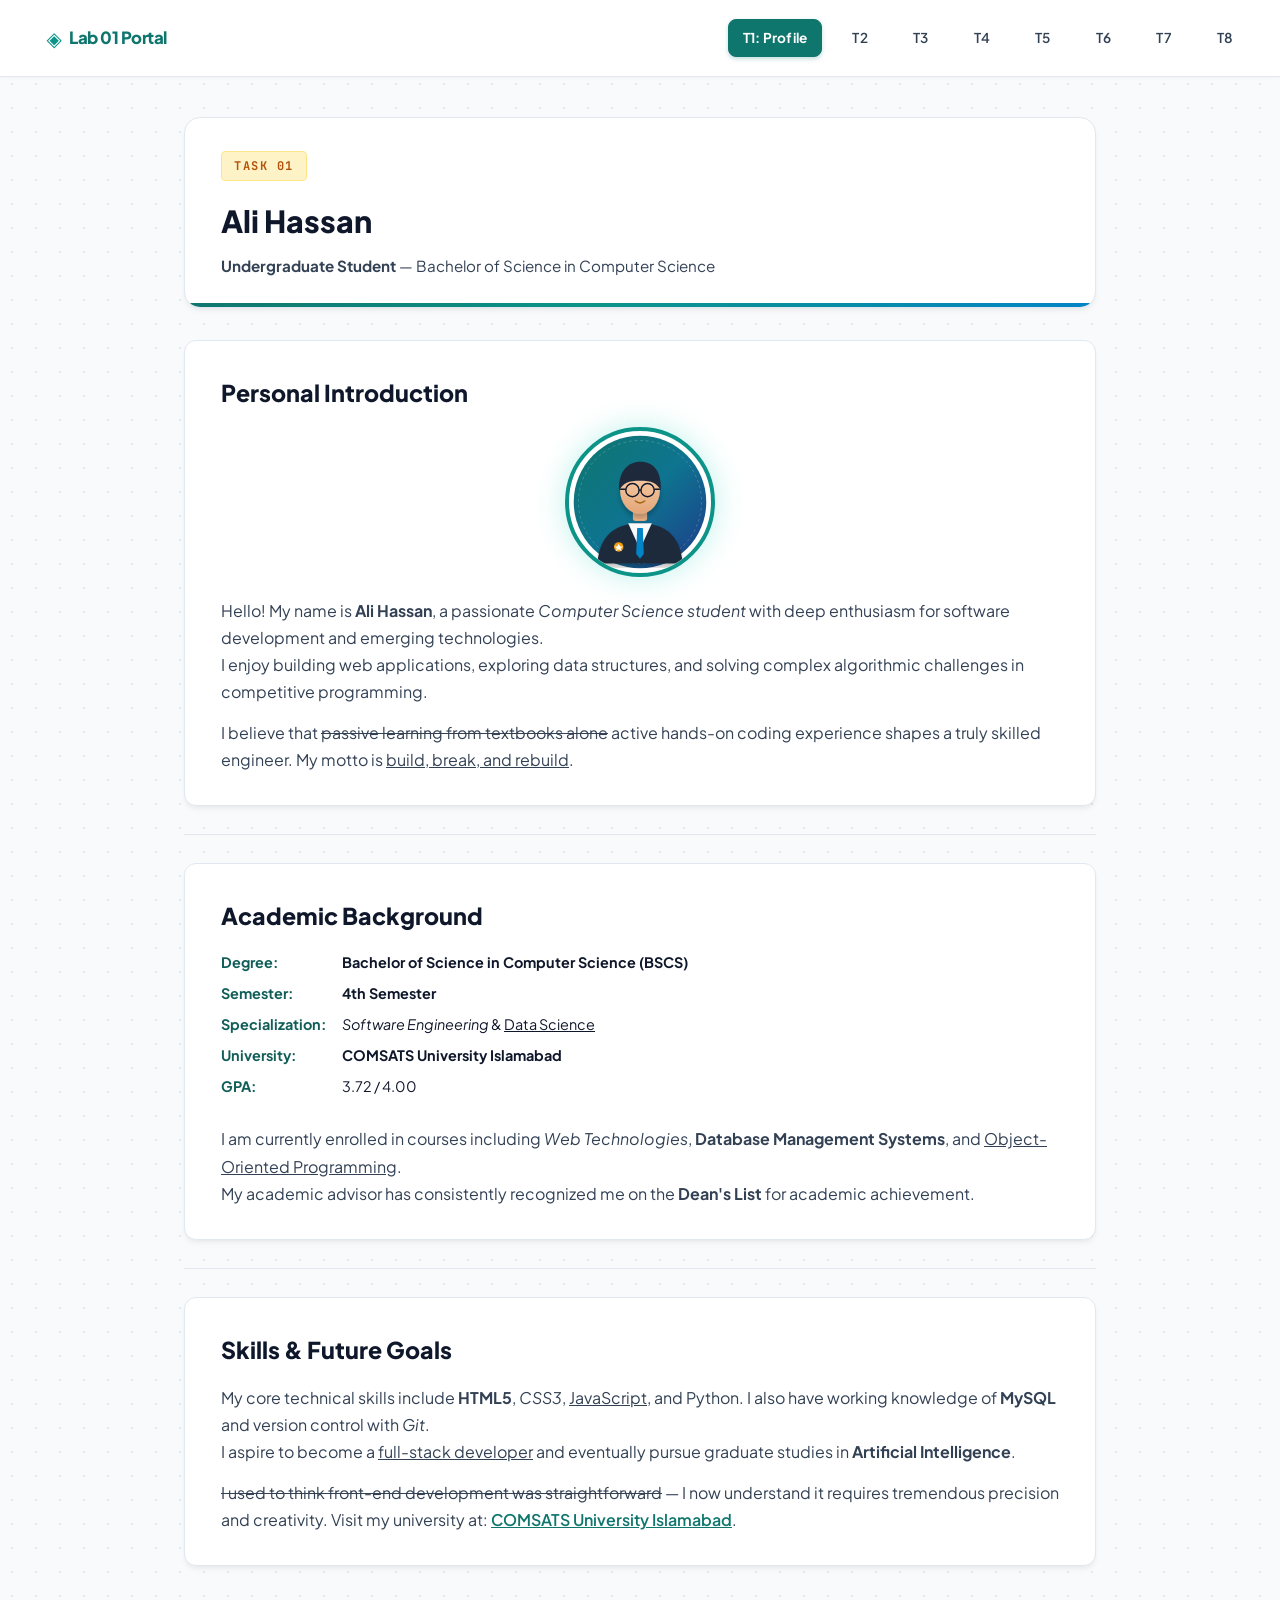
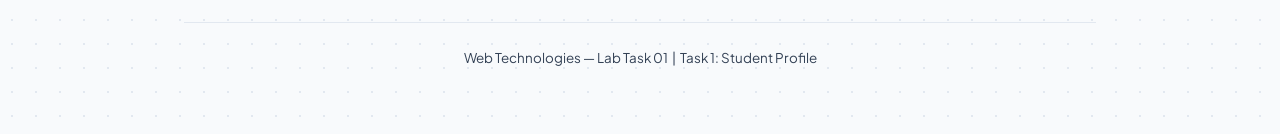
==== task1_student_profile.html @ 3a59047c "Complete Web Tech Lab 01 (Tasks 1 to 8) with modern responsive design" ====
<!DOCTYPE html>
<html lang="en">
<head>
  <meta charset="UTF-8">
  <meta name="viewport" content="width=device-width, initial-scale=1.0">
  <title>Task 1 — Student Profile | Web Tech Lab 01</title>
  <meta name="description" content="Academic student profile page for Web Technologies Graded Lab Task 01.">
  <link rel="stylesheet" href="styles.css">
  <style>
    .profile-img-wrap {
      display: flex;
      justify-content: center;
      margin-bottom: 1.25rem;
    }
    .profile-img-wrap img {
      width: 150px;
      height: 150px;
      object-fit: cover;
      border-radius: 50%;
      border: 4px solid var(--teal-500);
      box-shadow: 0 0 30px rgba(45,212,191,0.3);
    }
    .profile-meta {
      display: grid;
      grid-template-columns: auto 1fr;
      gap: 0.4rem 1rem;
      font-size: 0.9rem;
    }
    .profile-meta .key {
      font-weight: 700;
      color: var(--teal-700);
    }
    .profile-meta .val {
      color: var(--text-primary);
    }
  </style>
</head>
<body>

  <nav class="topnav">
    <a href="index.html" class="brand">Lab 01 Portal</a>
    <a href="task1_student_profile.html" class="active">T1: Profile</a>
    <a href="task2_department_website.html">T2</a>
    <a href="task3_restaurant_website.html">T3</a>
    <a href="task4_college_website.html">T4</a>
    <a href="task5_hotel_booking.html">T5</a>
    <a href="task6_job_application.html">T6</a>
    <a href="task7_property_listing.html">T7</a>
    <a href="task8_event_registration.html">T8</a>
  </nav>

  <div class="page-wrap">

    <div class="page-header">
      <span class="task-badge">Task 01</span>
      <h1>Ali Hassan</h1>
      <p><b>Undergraduate Student</b> &mdash; Bachelor of Science in Computer Science</p>
    </div>

    <!-- Section 1: Personal Introduction -->
    <div class="content-card">
      <h2>Personal Introduction</h2>
      <div class="profile-img-wrap">
        <img src="assets/profile.svg" alt="Profile photo of Ali Hassan" width="150" height="150" id="student-profile-img">
      </div>
      <p>
        Hello! My name is <b>Ali Hassan</b>, a passionate <i>Computer Science student</i> with deep enthusiasm for software development and emerging technologies.
        <br>
        I enjoy building web applications, exploring data structures, and solving complex algorithmic challenges in competitive programming.
      </p>
      <p>
        I believe that <s>passive learning from textbooks alone</s> active hands-on coding experience shapes a truly skilled engineer. My motto is <u>build, break, and rebuild</u>.
      </p>
    </div>

    <hr>

    <!-- Section 2: Academic Background -->
    <div class="content-card">
      <h2>Academic Background</h2>
      <div class="profile-meta">
        <span class="key">Degree:</span>
        <span class="val"><b>Bachelor of Science in Computer Science (BSCS)</b></span>

        <span class="key">Semester:</span>
        <span class="val"><b>4th Semester</b></span>

        <span class="key">Specialization:</span>
        <span class="val"><i>Software Engineering</i> &amp; <u>Data Science</u></span>

        <span class="key">University:</span>
        <span class="val"><b>COMSATS University Islamabad</b></span>

        <span class="key">GPA:</span>
        <span class="val">3.72 / 4.00</span>
      </div>
      <br>
      <p>
        I am currently enrolled in courses including <i>Web Technologies</i>, <b>Database Management Systems</b>, and <u>Object-Oriented Programming</u>.<br>
        My academic advisor has consistently recognized me on the <b>Dean's List</b> for academic achievement.
      </p>
    </div>

    <hr>

    <!-- Section 3: Skills & Goals -->
    <div class="content-card">
      <h2>Skills &amp; Future Goals</h2>
      <p>
        My core technical skills include <b>HTML5</b>, <i>CSS3</i>, <u>JavaScript</u>, and Python. I also have working knowledge of <b>MySQL</b> and version control with <i>Git</i>.
        <br>
        I aspire to become a <u>full-stack developer</u> and eventually pursue graduate studies in <b>Artificial Intelligence</b>.
      </p>
      <p>
        <s>I used to think front-end development was straightforward</s> &mdash; I now understand it requires tremendous precision and creativity.
        Visit my university at:
        <a href="https://www.comsats.edu.pk" target="_blank" id="university-link">COMSATS University Islamabad</a>.
      </p>
    </div>

    <footer class="site-footer">
      <p>Web Technologies — Lab Task 01 &nbsp;|&nbsp; Task 1: Student Profile</p>
    </footer>

  </div>

</body>
</html>
---- styles.css ----
/* ================================================
   WEB TECH LAB 01 — Global Stylesheet
   Theme: Modern Crisp White & Slate Design System
   ================================================ */

@import url('https://fonts.googleapis.com/css2?family=Plus+Jakarta+Sans:wght@300;400;500;600;700;800&family=JetBrains+Mono:wght@400;600&display=swap');

/* ---- Design Tokens ---- */
:root {
  --bg-main:         #f8fafc;
  --bg-card:         #ffffff;
  --bg-surface:      #f8fafc;
  --bg-surface2:     #f1f5f9;

  --teal-400:        #14b8a6;
  --teal-500:        #0d9488;
  --teal-600:        #0f766e;
  --teal-700:        #115e59;
  
  --amber-400:       #f59e0b;
  --amber-500:       #d97706;
  --amber-600:       #b45309;
  
  --rose-400:        #f43f5e;
  --rose-500:        #e11d48;

  --text-primary:    #0f172a;  /* deep slate 900 */
  --text-secondary:  #334155;  /* slate 700 */
  --text-muted:      #64748b;  /* slate 500 */

  --border:          #e2e8f0;
  --border-bright:   #cbd5e1;

  --radius-sm:       8px;
  --radius-md:       12px;
  --radius-lg:       16px;

  --shadow-sm:       0 1px 2px 0 rgba(0, 0, 0, 0.05);
  --shadow-card:     0 4px 6px -1px rgba(0, 0, 0, 0.05), 0 2px 4px -2px rgba(0, 0, 0, 0.05);
  --shadow-card-hover: 0 12px 20px -3px rgba(0, 0, 0, 0.08), 0 4px 6px -4px rgba(0, 0, 0, 0.04);
  --shadow-glow:     0 10px 25px -5px rgba(13, 148, 136, 0.2);

  --gradient-hero:   linear-gradient(135deg, #0f766e 0%, #0d9488 45%, #0284c7 100%);
  --gradient-badge:  linear-gradient(135deg, #fef3c7, #fde68a);
}

/* ---- Reset ---- */
*, *::before, *::after { box-sizing: border-box; margin: 0; padding: 0; }

body {
  font-family: 'Plus Jakarta Sans', system-ui, -apple-system, sans-serif;
  background-color: var(--bg-main);
  background-image: radial-gradient(#e2e8f0 1.2px, transparent 1.2px);
  background-size: 24px 24px;
  color: var(--text-primary);
  min-height: 100vh;
  line-height: 1.7;
}

/* ================================================
   TOP NAV BAR
   ================================================ */
.topnav {
  background: rgba(255, 255, 255, 0.92);
  border-bottom: 1px solid var(--border);
  box-shadow: 0 1px 3px 0 rgba(0, 0, 0, 0.04);
  padding: 0.85rem 2rem;
  display: flex;
  align-items: center;
  flex-wrap: wrap;
  gap: 0.5rem 1rem;
  position: sticky;
  top: 0;
  z-index: 100;
  backdrop-filter: blur(12px);
}

.topnav .brand {
  font-size: 1.05rem;
  font-weight: 800;
  color: var(--teal-600);
  text-decoration: none;
  letter-spacing: -0.5px;
  margin-right: auto;
  display: flex;
  align-items: center;
  gap: 0.5rem;
}

.topnav .brand::before {
  content: '◈';
  font-size: 1.25rem;
  color: var(--teal-500);
}

.topnav a {
  color: var(--text-secondary);
  text-decoration: none;
  font-size: 0.85rem;
  font-weight: 600;
  padding: 0.4rem 0.85rem;
  border-radius: var(--radius-sm);
  border: 1px solid transparent;
  transition: all 0.2s ease;
  letter-spacing: 0.2px;
}

.topnav a:hover {
  color: var(--teal-600);
  background: rgba(13, 148, 136, 0.08);
  border-color: rgba(13, 148, 136, 0.2);
}

.topnav a.active {
  color: #ffffff;
  background: var(--teal-600);
  border-color: var(--teal-600);
  font-weight: 700;
  box-shadow: 0 2px 4px rgba(15, 118, 110, 0.25);
}

/* ================================================
   PAGE WRAPPER
   ================================================ */
.page-wrap {
  max-width: 960px;
  margin: 0 auto;
  padding: 2.5rem 1.5rem 4rem;
}

/* ================================================
   HERO BANNER (index.html)
   ================================================ */
.hero {
  background: var(--gradient-hero);
  border-radius: var(--radius-lg);
  padding: 3rem 2.5rem;
  margin-bottom: 2.25rem;
  position: relative;
  overflow: hidden;
  box-shadow: 0 10px 25px -5px rgba(15, 118, 110, 0.25);
}

.hero::before {
  content: '';
  position: absolute;
  top: -40px; right: -40px;
  width: 220px; height: 220px;
  border-radius: 50%;
  background: rgba(255, 255, 255, 0.08);
}

.hero::after {
  content: '';
  position: absolute;
  bottom: -60px; left: -40px;
  width: 280px; height: 280px;
  border-radius: 50%;
  background: rgba(255, 255, 255, 0.05);
}

.hero h1 {
  font-size: 2.15rem;
  font-weight: 800;
  color: #ffffff;
  line-height: 1.25;
  margin-bottom: 0.75rem;
  position: relative;
  z-index: 1;
}

.hero p {
  color: rgba(255, 255, 255, 0.92);
  font-size: 1.02rem;
  max-width: 580px;
  position: relative;
  z-index: 1;
}

/* ================================================
   SECTION HEADINGS & LABELS
   ================================================ */
.section-label {
  display: flex;
  align-items: center;
  gap: 0.6rem;
  font-size: 0.75rem;
  font-weight: 800;
  text-transform: uppercase;
  letter-spacing: 1.5px;
  color: var(--teal-600);
  margin-bottom: 1.25rem;
}

.section-label::after {
  content: '';
  flex: 1;
  height: 1px;
  background: var(--border);
}

h2 {
  font-size: 1.45rem;
  font-weight: 800;
  color: var(--text-primary);
  margin-bottom: 0.9rem;
}

h3 {
  font-size: 1.12rem;
  font-weight: 700;
  color: var(--text-primary);
  margin-bottom: 0.5rem;
}

/* ================================================
   TASK CARDS GRID (index.html)
   ================================================ */
.tasks-grid {
  display: grid;
  grid-template-columns: repeat(auto-fill, minmax(270px, 1fr));
  gap: 1.35rem;
  margin-bottom: 2.5rem;
}

.task-card {
  display: flex;
  flex-direction: column;
  background: var(--bg-card);
  border: 1px solid var(--border);
  border-radius: var(--radius-md);
  text-decoration: none;
  padding: 1.6rem;
  transition: all 0.25s cubic-bezier(0.16, 1, 0.3, 1);
  position: relative;
  overflow: hidden;
  box-shadow: var(--shadow-card);
}

.task-card::before {
  content: '';
  position: absolute;
  top: 0; left: 0; right: 0;
  height: 4px;
  background: var(--gradient-hero);
  opacity: 0;
  transition: opacity 0.22s ease;
}

.task-card:hover {
  border-color: var(--teal-500);
  box-shadow: var(--shadow-card-hover);
  transform: translateY(-3px);
}

.task-card:hover::before { opacity: 1; }

.task-num {
  font-family: 'JetBrains Mono', monospace;
  font-size: 0.75rem;
  font-weight: 700;
  color: var(--amber-600);
  background: #fef3c7;
  border: 1px solid #fde68a;
  border-radius: 4px;
  padding: 0.2rem 0.6rem;
  display: inline-block;
  margin-bottom: 0.85rem;
  letter-spacing: 0.5px;
}

.task-card h3 {
  color: var(--text-primary);
  font-size: 1.05rem;
  margin-bottom: 0.5rem;
}

.task-card p {
  color: var(--text-secondary);
  font-size: 0.88rem;
  line-height: 1.6;
  flex: 1;
}

.task-card .open-link {
  display: inline-flex;
  align-items: center;
  gap: 0.4rem;
  margin-top: 1.1rem;
  font-size: 0.85rem;
  font-weight: 700;
  color: var(--teal-600);
}

.task-card .open-link::after { content: ' →'; }

/* ================================================
   CONTENT CARD (general purpose)
   ================================================ */
.content-card {
  background: var(--bg-card);
  border: 1px solid var(--border);
  border-radius: var(--radius-md);
  padding: 2rem 2.25rem;
  margin-bottom: 1.5rem;
  box-shadow: var(--shadow-card);
}

.content-card + .content-card { margin-top: 0; }

/* ================================================
   PAGE HEADER (task pages)
   ================================================ */
.page-header {
  background: var(--bg-card);
  border: 1px solid var(--border);
  border-radius: var(--radius-lg);
  padding: 2rem 2.25rem 1.75rem;
  margin-bottom: 2rem;
  position: relative;
  overflow: hidden;
  box-shadow: var(--shadow-card);
}

.page-header::after {
  content: '';
  position: absolute;
  bottom: 0; left: 0; right: 0;
  height: 4px;
  background: var(--gradient-hero);
}

.page-header .task-badge {
  font-family: 'JetBrains Mono', monospace;
  font-size: 0.75rem;
  font-weight: 700;
  text-transform: uppercase;
  letter-spacing: 1.5px;
  color: var(--amber-600);
  background: #fef3c7;
  border: 1px solid #fde68a;
  border-radius: 4px;
  padding: 0.25rem 0.75rem;
  display: inline-block;
  margin-bottom: 0.85rem;
}

.page-header h1 {
  font-size: 1.9rem;
  font-weight: 800;
  color: var(--text-primary);
  margin-bottom: 0.4rem;
}

.page-header p {
  color: var(--text-secondary);
  font-size: 0.95rem;
}

/* ================================================
   PROFILE BLOCK (task 1)
   ================================================ */
.profile-block {
  display: flex;
  align-items: flex-start;
  gap: 1.75rem;
  flex-wrap: wrap;
}

.profile-block img {
  width: 160px;
  height: 160px;
  object-fit: cover;
  border-radius: var(--radius-md);
  border: 3px solid var(--teal-500);
  box-shadow: var(--shadow-glow);
  flex-shrink: 0;
}

/* ================================================
   TYPOGRAPHY UTILITIES
   ================================================ */
p { color: var(--text-secondary); margin-bottom: 0.85rem; }
p:last-child { margin-bottom: 0; }

ul, ol { padding-left: 1.6rem; color: var(--text-secondary); }
li { margin-bottom: 0.4rem; }

dl { color: var(--text-secondary); }
dt {
  font-weight: 700;
  color: var(--teal-700);
  margin-top: 0.85rem;
}
dd { margin-left: 1.25rem; color: var(--text-secondary); }

code {
  font-family: 'JetBrains Mono', monospace;
  font-size: 0.85em;
  background: var(--bg-surface2);
  color: var(--teal-700);
  padding: 0.15rem 0.45rem;
  border-radius: 4px;
  border: 1px solid var(--border);
}

/* ================================================
   DIVIDERS
   ================================================ */
hr {
  border: none;
  border-top: 1px solid var(--border);
  margin: 1.75rem 0;
}

/* ================================================
   TABLES
   ================================================ */
.table-wrap { 
  overflow-x: auto; 
  border-radius: var(--radius-sm); 
  border: 1px solid var(--border);
  background: var(--bg-card);
  margin: 1rem 0;
}

table {
  width: 100%;
  border-collapse: collapse;
  font-size: 0.92rem;
  color: var(--text-secondary);
}

caption {
  caption-side: top;
  text-align: left;
  font-weight: 800;
  font-size: 0.85rem;
  text-transform: uppercase;
  letter-spacing: 1px;
  color: var(--teal-700);
  padding: 0.85rem 1rem;
  background: #f8fafc;
  border-bottom: 1px solid var(--border);
}

thead th {
  background: #f1f5f9;
  color: var(--text-primary);
  font-weight: 700;
  padding: 0.8rem 1rem;
  text-align: left;
  border-bottom: 2px solid var(--teal-600);
  font-size: 0.84rem;
  text-transform: uppercase;
  letter-spacing: 0.5px;
}

tbody tr { border-bottom: 1px solid var(--border); }
tbody tr:nth-child(even) { background: #f8fafc; }
tbody tr:hover { background: #f1f5f9; }
tbody td { padding: 0.8rem 1rem; }

tfoot td {
  padding: 0.8rem 1rem;
  background: #f8fafc;
  font-weight: 700;
  color: var(--teal-700);
  border-top: 2px solid var(--border-bright);
  font-size: 0.88rem;
}

/* ================================================
   FORMS
   ================================================ */
.form-grid {
  display: grid;
  grid-template-columns: repeat(auto-fill, minmax(290px, 1fr));
  gap: 1.35rem;
}

.form-group {
  display: flex;
  flex-direction: column;
  gap: 0.45rem;
}

.form-group.full { grid-column: 1 / -1; }

label {
  font-size: 0.86rem;
  font-weight: 700;
  color: var(--text-primary);
  letter-spacing: 0.2px;
}

label .required { color: var(--rose-500); margin-left: 2px; }

input[type="text"],
input[type="email"],
input[type="password"],
input[type="number"],
input[type="date"],
input[type="time"],
input[type="url"],
input[type="tel"],
textarea,
select {
  background: #ffffff;
  border: 1px solid var(--border-bright);
  border-radius: var(--radius-sm);
  color: var(--text-primary);
  padding: 0.7rem 0.95rem;
  font-family: 'Plus Jakarta Sans', system-ui, sans-serif;
  font-size: 0.92rem;
  box-shadow: 0 1px 2px 0 rgba(0, 0, 0, 0.03);
  transition: border-color 0.18s ease, box-shadow 0.18s ease;
  width: 100%;
}

input:focus, textarea:focus, select:focus {
  outline: none;
  border-color: var(--teal-500);
  box-shadow: 0 0 0 3.5px rgba(13, 148, 136, 0.15);
}

input::placeholder, textarea::placeholder {
  color: #94a3b8;
}

select option { background: #ffffff; color: var(--text-primary); }
textarea { resize: vertical; min-height: 110px; }

/* Checkboxes & Radios */
.check-group, .radio-group {
  display: flex;
  flex-wrap: wrap;
  gap: 0.85rem 1.6rem;
  align-items: center;
  background: #f8fafc;
  border: 1px solid var(--border);
  border-radius: var(--radius-sm);
  padding: 0.85rem 1rem;
}

.check-group label, .radio-group label {
  display: flex;
  align-items: center;
  gap: 0.5rem;
  font-weight: 500;
  font-size: 0.9rem;
  cursor: pointer;
  color: var(--text-secondary);
}

input[type="checkbox"], input[type="radio"] {
  width: 18px;
  height: 18px;
  accent-color: var(--teal-600);
  cursor: pointer;
}

/* File Upload */
input[type="file"] {
  background: #f8fafc;
  border: 1px dashed var(--border-bright);
  border-radius: var(--radius-sm);
  padding: 0.8rem 1rem;
  font-size: 0.88rem;
  color: var(--text-secondary);
  cursor: pointer;
}

/* Buttons */
.btn-row {
  display: flex;
  gap: 1rem;
  flex-wrap: wrap;
  margin-top: 0.75rem;
}

button[type="submit"], input[type="submit"] {
  background: var(--teal-600);
  color: #ffffff;
  font-family: 'Plus Jakarta Sans', system-ui, sans-serif;
  font-size: 0.92rem;
  font-weight: 700;
  padding: 0.75rem 2.2rem;
  border: none;
  border-radius: var(--radius-sm);
  cursor: pointer;
  letter-spacing: 0.3px;
  box-shadow: 0 2px 4px rgba(15, 118, 110, 0.2);
  transition: all 0.18s ease;
}

button[type="submit"]:hover { 
  background: var(--teal-700); 
  transform: translateY(-1px);
  box-shadow: 0 4px 6px -1px rgba(15, 118, 110, 0.3);
}

button[type="reset"], input[type="reset"] {
  background: #ffffff;
  color: var(--text-secondary);
  font-family: 'Plus Jakarta Sans', system-ui, sans-serif;
  font-size: 0.92rem;
  font-weight: 600;
  padding: 0.75rem 1.85rem;
  border: 1px solid var(--border-bright);
  border-radius: var(--radius-sm);
  cursor: pointer;
  transition: all 0.18s ease;
}

button[type="reset"]:hover { 
  border-color: var(--rose-400); 
  color: var(--rose-500); 
  background: #fff1f2;
}

/* ================================================
   LINKS
   ================================================ */
a { 
  color: var(--teal-600); 
  font-weight: 600;
}

a:hover { 
  color: var(--teal-700); 
}

/* ================================================
   INFO BANNER
   ================================================ */
.info-banner {
  background: #f0fdfa;
  border: 1px solid #ccfbf1;
  border-radius: var(--radius-sm);
  padding: 1rem 1.25rem;
  color: var(--teal-700);
  font-size: 0.9rem;
  margin-bottom: 1.25rem;
}

/* ================================================
   ADDRESS
   ================================================ */
address {
  font-style: normal;
  color: var(--text-secondary);
  line-height: 1.8;
  background: #f8fafc;
  border-left: 3px solid var(--teal-600);
  padding: 1rem 1.25rem;
  border-radius: 0 var(--radius-sm) var(--radius-sm) 0;
}

/* ================================================
   FOOTER
   ================================================ */
.site-footer {
  text-align: center;
  font-size: 0.84rem;
  color: var(--text-muted);
  margin-top: 3.5rem;
  padding-top: 1.5rem;
  border-top: 1px solid var(--border);
}

/* ================================================
   RESPONSIVE
   ================================================ */
@media (max-width: 640px) {
  .hero h1 { font-size: 1.6rem; }
  .form-grid { grid-template-columns: 1fr; }
  .tasks-grid { grid-template-columns: 1fr; }
  .profile-block { flex-direction: column; }
  .topnav { padding: 0.75rem 1rem; }
  .page-wrap { padding: 1.5rem 1rem 3rem; }
  .content-card { padding: 1.5rem 1.25rem; }
  .page-header { padding: 1.5rem 1.25rem; }
}
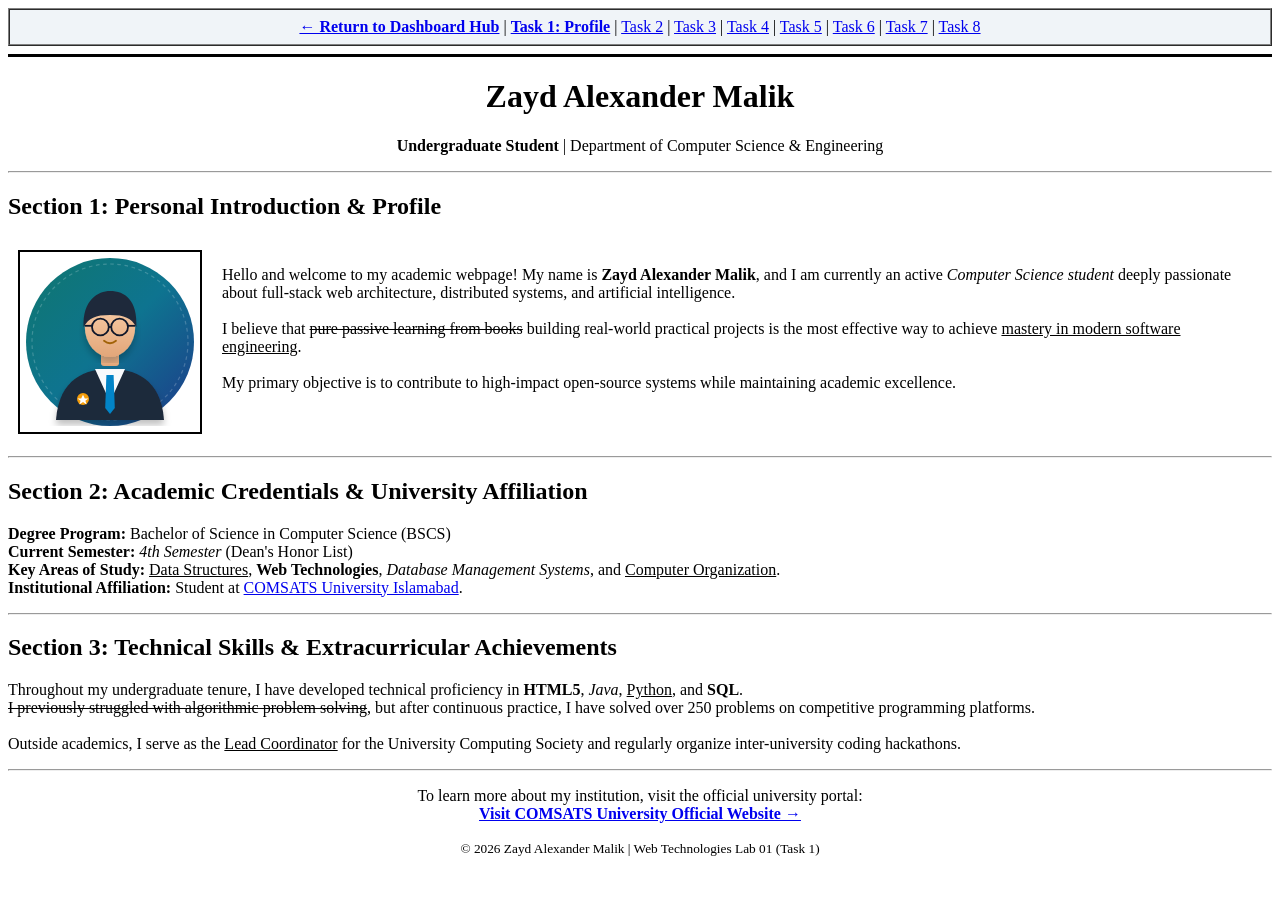
==== commit defc2e8e: "Convert entire Lab 01 project to 100% pure semantic HTML (removed all CSS)" ====
--- a/task1_student_profile.html
+++ b/task1_student_profile.html
@@ -1,128 +1,91 @@
 <!DOCTYPE html>
 <html lang="en">
 <head>
-  <meta charset="UTF-8">
-  <meta name="viewport" content="width=device-width, initial-scale=1.0">
-  <title>Task 1 — Student Profile | Web Tech Lab 01</title>
-  <meta name="description" content="Academic student profile page for Web Technologies Graded Lab Task 01.">
-  <link rel="stylesheet" href="styles.css">
-  <style>
-    .profile-img-wrap {
-      display: flex;
-      justify-content: center;
-      margin-bottom: 1.25rem;
-    }
-    .profile-img-wrap img {
-      width: 150px;
-      height: 150px;
-      object-fit: cover;
-      border-radius: 50%;
-      border: 4px solid var(--teal-500);
-      box-shadow: 0 0 30px rgba(45,212,191,0.3);
-    }
-    .profile-meta {
-      display: grid;
-      grid-template-columns: auto 1fr;
-      gap: 0.4rem 1rem;
-      font-size: 0.9rem;
-    }
-    .profile-meta .key {
-      font-weight: 700;
-      color: var(--teal-700);
-    }
-    .profile-meta .val {
-      color: var(--text-primary);
-    }
-  </style>
+    <meta charset="UTF-8">
+    <title>Question 1: Student Profile Webpage</title>
 </head>
 <body>
 
-  <nav class="topnav">
-    <a href="index.html" class="brand">Lab 01 Portal</a>
-    <a href="task1_student_profile.html" class="active">T1: Profile</a>
-    <a href="task2_department_website.html">T2</a>
-    <a href="task3_restaurant_website.html">T3</a>
-    <a href="task4_college_website.html">T4</a>
-    <a href="task5_hotel_booking.html">T5</a>
-    <a href="task6_job_application.html">T6</a>
-    <a href="task7_property_listing.html">T7</a>
-    <a href="task8_event_registration.html">T8</a>
-  </nav>
+    <!-- Navigation Bar -->
+    <table width="100%" border="1" cellpadding="8" cellspacing="0" bgcolor="#f0f4f8">
+        <tr>
+            <td align="center">
+                <a href="index.html"><b>&larr; Return to Dashboard Hub</b></a> |
+                <a href="task1_student_profile.html"><b>Task 1: Profile</b></a> |
+                <a href="task2_department_website.html">Task 2</a> |
+                <a href="task3_restaurant_website.html">Task 3</a> |
+                <a href="task4_college_website.html">Task 4</a> |
+                <a href="task5_hotel_booking.html">Task 5</a> |
+                <a href="task6_job_application.html">Task 6</a> |
+                <a href="task7_property_listing.html">Task 7</a> |
+                <a href="task8_event_registration.html">Task 8</a>
+            </td>
+        </tr>
+    </table>
 
-  <div class="page-wrap">
+    <hr size="3" color="#000000">
 
-    <div class="page-header">
-      <span class="task-badge">Task 01</span>
-      <h1>Ali Hassan</h1>
-      <p><b>Undergraduate Student</b> &mdash; Bachelor of Science in Computer Science</p>
-    </div>
-
-    <!-- Section 1: Personal Introduction -->
-    <div class="content-card">
-      <h2>Personal Introduction</h2>
-      <div class="profile-img-wrap">
-        <img src="assets/profile.svg" alt="Profile photo of Ali Hassan" width="150" height="150" id="student-profile-img">
-      </div>
-      <p>
-        Hello! My name is <b>Ali Hassan</b>, a passionate <i>Computer Science student</i> with deep enthusiasm for software development and emerging technologies.
-        <br>
-        I enjoy building web applications, exploring data structures, and solving complex algorithmic challenges in competitive programming.
-      </p>
-      <p>
-        I believe that <s>passive learning from textbooks alone</s> active hands-on coding experience shapes a truly skilled engineer. My motto is <u>build, break, and rebuild</u>.
-      </p>
-    </div>
+    <!-- Main Student Heading -->
+    <center>
+        <h1>Zayd Alexander Malik</h1>
+        <p><b>Undergraduate Student</b> | Department of Computer Science &amp; Engineering</p>
+    </center>
 
     <hr>
 
-    <!-- Section 2: Academic Background -->
-    <div class="content-card">
-      <h2>Academic Background</h2>
-      <div class="profile-meta">
-        <span class="key">Degree:</span>
-        <span class="val"><b>Bachelor of Science in Computer Science (BSCS)</b></span>
-
-        <span class="key">Semester:</span>
-        <span class="val"><b>4th Semester</b></span>
-
-        <span class="key">Specialization:</span>
-        <span class="val"><i>Software Engineering</i> &amp; <u>Data Science</u></span>
-
-        <span class="key">University:</span>
-        <span class="val"><b>COMSATS University Islamabad</b></span>
-
-        <span class="key">GPA:</span>
-        <span class="val">3.72 / 4.00</span>
-      </div>
-      <br>
-      <p>
-        I am currently enrolled in courses including <i>Web Technologies</i>, <b>Database Management Systems</b>, and <u>Object-Oriented Programming</u>.<br>
-        My academic advisor has consistently recognized me on the <b>Dean's List</b> for academic achievement.
-      </p>
-    </div>
+    <!-- Profile Image and Introduction Section -->
+    <h2>Section 1: Personal Introduction &amp; Profile</h2>
+    <table border="0" cellpadding="10" cellspacing="0">
+        <tr>
+            <td valign="top">
+                <img src="assets/profile.svg" alt="Official Student Profile Photograph of Zayd Alexander Malik" width="180" height="180" border="2">
+            </td>
+            <td valign="top">
+                <p>
+                    Hello and welcome to my academic webpage! My name is <b>Zayd Alexander Malik</b>, and I am currently an active 
+                    <i>Computer Science student</i> deeply passionate about full-stack web architecture, distributed systems, and artificial intelligence.
+                    <br><br>
+                    I believe that <s>pure passive learning from books</s> building real-world practical projects is the most 
+                    effective way to achieve <u>mastery in modern software engineering</u>.
+                    <br><br>
+                    My primary objective is to contribute to high-impact open-source systems while maintaining academic excellence.
+                </p>
+            </td>
+        </tr>
+    </table>
 
     <hr>
 
-    <!-- Section 3: Skills & Goals -->
-    <div class="content-card">
-      <h2>Skills &amp; Future Goals</h2>
-      <p>
-        My core technical skills include <b>HTML5</b>, <i>CSS3</i>, <u>JavaScript</u>, and Python. I also have working knowledge of <b>MySQL</b> and version control with <i>Git</i>.
-        <br>
-        I aspire to become a <u>full-stack developer</u> and eventually pursue graduate studies in <b>Artificial Intelligence</b>.
-      </p>
-      <p>
-        <s>I used to think front-end development was straightforward</s> &mdash; I now understand it requires tremendous precision and creativity.
-        Visit my university at:
-        <a href="https://www.comsats.edu.pk" target="_blank" id="university-link">COMSATS University Islamabad</a>.
-      </p>
-    </div>
+    <!-- Section 2: Academic Credentials -->
+    <h2>Section 2: Academic Credentials &amp; University Affiliation</h2>
+    <p>
+        <b>Degree Program:</b> Bachelor of Science in Computer Science (BSCS)<br>
+        <b>Current Semester:</b> <i>4th Semester</i> (Dean's Honor List)<br>
+        <b>Key Areas of Study:</b> <u>Data Structures</u>, <b>Web Technologies</b>, <i>Database Management Systems</i>, and <u>Computer Organization</u>.<br>
+        <b>Institutional Affiliation:</b> Student at <a href="https://www.comsats.edu.pk" target="_blank">COMSATS University Islamabad</a>.
+    </p>
 
-    <footer class="site-footer">
-      <p>Web Technologies — Lab Task 01 &nbsp;|&nbsp; Task 1: Student Profile</p>
-    </footer>
+    <hr>
 
-  </div>
+    <!-- Section 3: Technical Skills & Extracurricular Activities -->
+    <h2>Section 3: Technical Skills &amp; Extracurricular Achievements</h2>
+    <p>
+        Throughout my undergraduate tenure, I have developed technical proficiency in <b>HTML5</b>, <i>Java</i>, <u>Python</u>, and <b>SQL</b>.<br>
+        <s>I previously struggled with algorithmic problem solving</s>, but after continuous practice, I have solved over 250 problems on competitive programming platforms.
+        <br><br>
+        Outside academics, I serve as the <u>Lead Coordinator</u> for the University Computing Society and regularly organize inter-university coding hackathons.
+    </p>
+
+    <hr size="2">
+
+    <!-- University Website Link and Footer -->
+    <center>
+        <p>
+            To learn more about my institution, visit the official university portal:<br>
+            <a href="https://www.comsats.edu.pk" target="_blank"><b>Visit COMSATS University Official Website &rarr;</b></a>
+        </p>
+        <p><small>&copy; 2026 Zayd Alexander Malik | Web Technologies Lab 01 (Task 1)</small></p>
+    </center>
 
 </body>
 </html>
